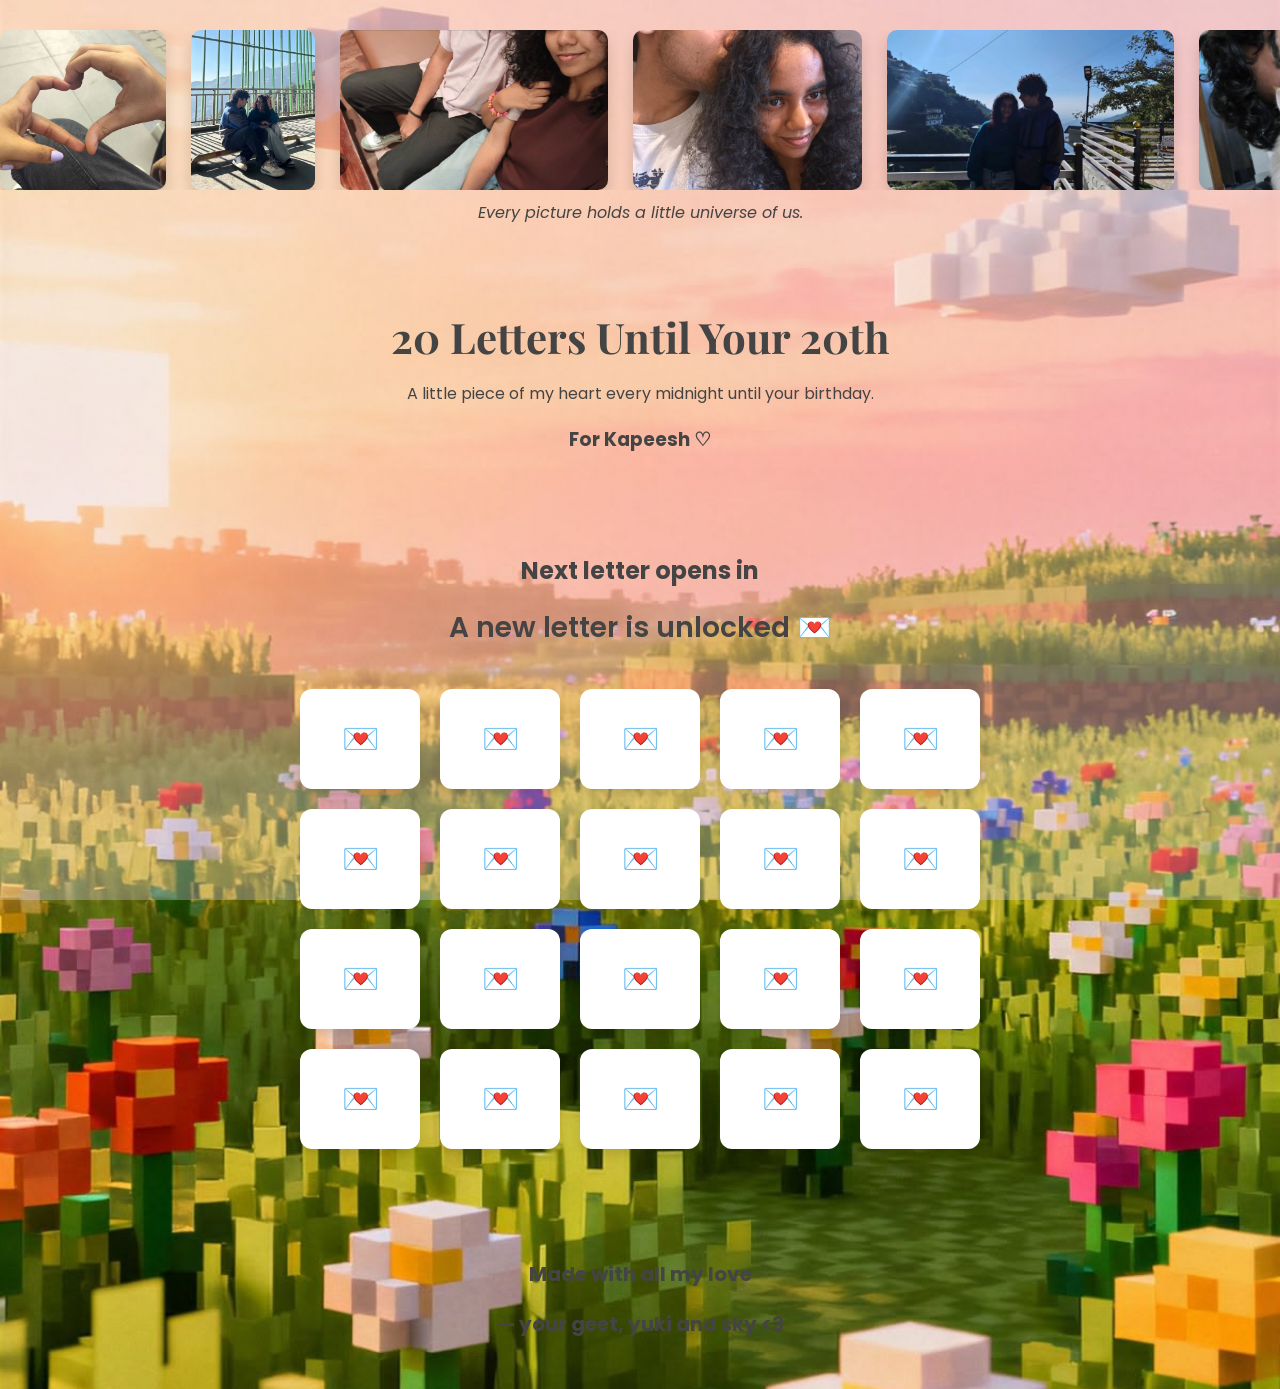
==== index.html @ b6806a25 "Add files via upload" ====
<!DOCTYPE html>
<html lang="en">
<head>
<meta charset="UTF-8">
<meta name="viewport" content="width=device-width, initial-scale=1.0">
<title>20 Letters Until Your 20th</title>

<link rel="stylesheet" href="styles.css">

<link href="https://fonts.googleapis.com/css2?family=Playfair+Display:wght@500&family=Poppins:wght@300;400&display=swap" rel="stylesheet">

</head>

<body>

<section class="photo-strip">

<div class="film-container">

<div class="film-track">

<img src="images/photo1.jpg" alt="">
<img src="images/photo2.jpg" alt="">
<img src="images/photo3.jpg" alt="">
<img src="images/photo4.jpg" alt="">
<img src="images/photo5.jpg" alt="">
<img src="images/photo6.jpg" alt="">
<img src="images/photo7.jpg" alt="">
<img src="images/photo8.jpg" alt="">
<img src="images/photo9.jpg" alt="">

<!-- repeat for smooth loop -->

<img src="images/photo1.jpg" alt="">
<img src="images/photo2.jpg" alt="">
<img src="images/photo3.jpg" alt="">
<img src="images/photo4.jpg" alt="">
<img src="images/photo5.jpg" alt="">
<img src="images/photo6.jpg" alt="">
<img src="images/photo7.jpg" alt="">
<img src="images/photo8.jpg" alt="">
<img src="images/photo9.jpg" alt="">

</div>

</div>

<p class="photo-caption">Every picture holds a little universe of us.</p>

</section>

<header>

<h1>20 Letters Until Your 20th</h1>
<p>A little piece of my heart every midnight until your birthday.</p>
<h3>For Kapeesh ♡</h3>

</header>

<section class="countdown">

<h2>Next letter opens in</h2>
<div id="timer">Loading...</div>

</section>


<section class="letters-grid" id="lettersGrid">

</section>


<footer>

<p>Made with all my love</p>
<p>— your geet, yuki and sky <3</p>

</footer>

<script src="script.js"></script>

</body>
</html>
---- styles.css ----
body{

margin:0;
font-family:'Poppins',sans-serif;

background-image:url("images/background.jpg");
background-size:cover;
background-position:center;
background-repeat:repeat-y;

animation:bgScroll 60s linear infinite;

text-align:center;
color:#444;

position:relative;

}

body::before{

content:"";

position:fixed;

top:0;
left:0;

width:100%;
height:100%;

background:linear-gradient(
180deg,
rgba(255,246,249,0.3),
rgba(249,214,229,0.3),
rgba(231,216,255,0.3)
);

z-index:-1;

}

header{

padding:40px 20px;

}

header h1{

font-family:'Playfair Display',serif;
font-size:42px;
margin-bottom:10px;

}

header p{

font-size:16px;

}

.photo-strip{

margin-top:20px;

}

.photos{

display:flex;
overflow-x:auto;
gap:20px;
padding:20px;

}

.photos img{

width:180px;
border-radius:12px;
box-shadow:0 8px 15px rgba(0,0,0,0.1);
transition:transform 0.3s;

}

.photos img:hover{

transform:scale(1.1);

}

.photo-caption{

font-style:italic;
margin-top:10px;

}

.countdown{

margin:40px 0;

}

#timer{

font-size:28px;
font-weight:600;

}

.letters-grid{

display:grid;

grid-template-columns:repeat(5,120px);

gap:20px;

justify-content:center;

margin-bottom:60px;

}

.letter{

width:120px;
height:100px;

background:white;

border-radius:12px;

display:flex;
align-items:center;
justify-content:center;

box-shadow:0 6px 10px rgba(0,0,0,0.1);

cursor:pointer;

transition:transform 0.2s;

font-size:30px;

}

.letter:hover{

transform:translateY(-5px);

}

.locked{

opacity:0.4;
cursor:not-allowed;

}

footer{

padding:30px;
font-size:20px;
font-weight: bold;

}

.film-container{

width:100%;
overflow:hidden;
margin-top:30px;

}

.film-track{

display:flex;
gap:25px;
width:max-content;

animation:filmScroll 35s linear infinite;

}

.film-track img{

height:160px;

border-radius:10px;

box-shadow:0 8px 15px rgba(0,0,0,0.15);

transition:transform 0.3s;

}

.film-track img:hover{

transform:scale(1.15);

}

@keyframes filmScroll{

0%{
transform:translateX(0);
}

100%{
transform:translateX(-50%);
}

}
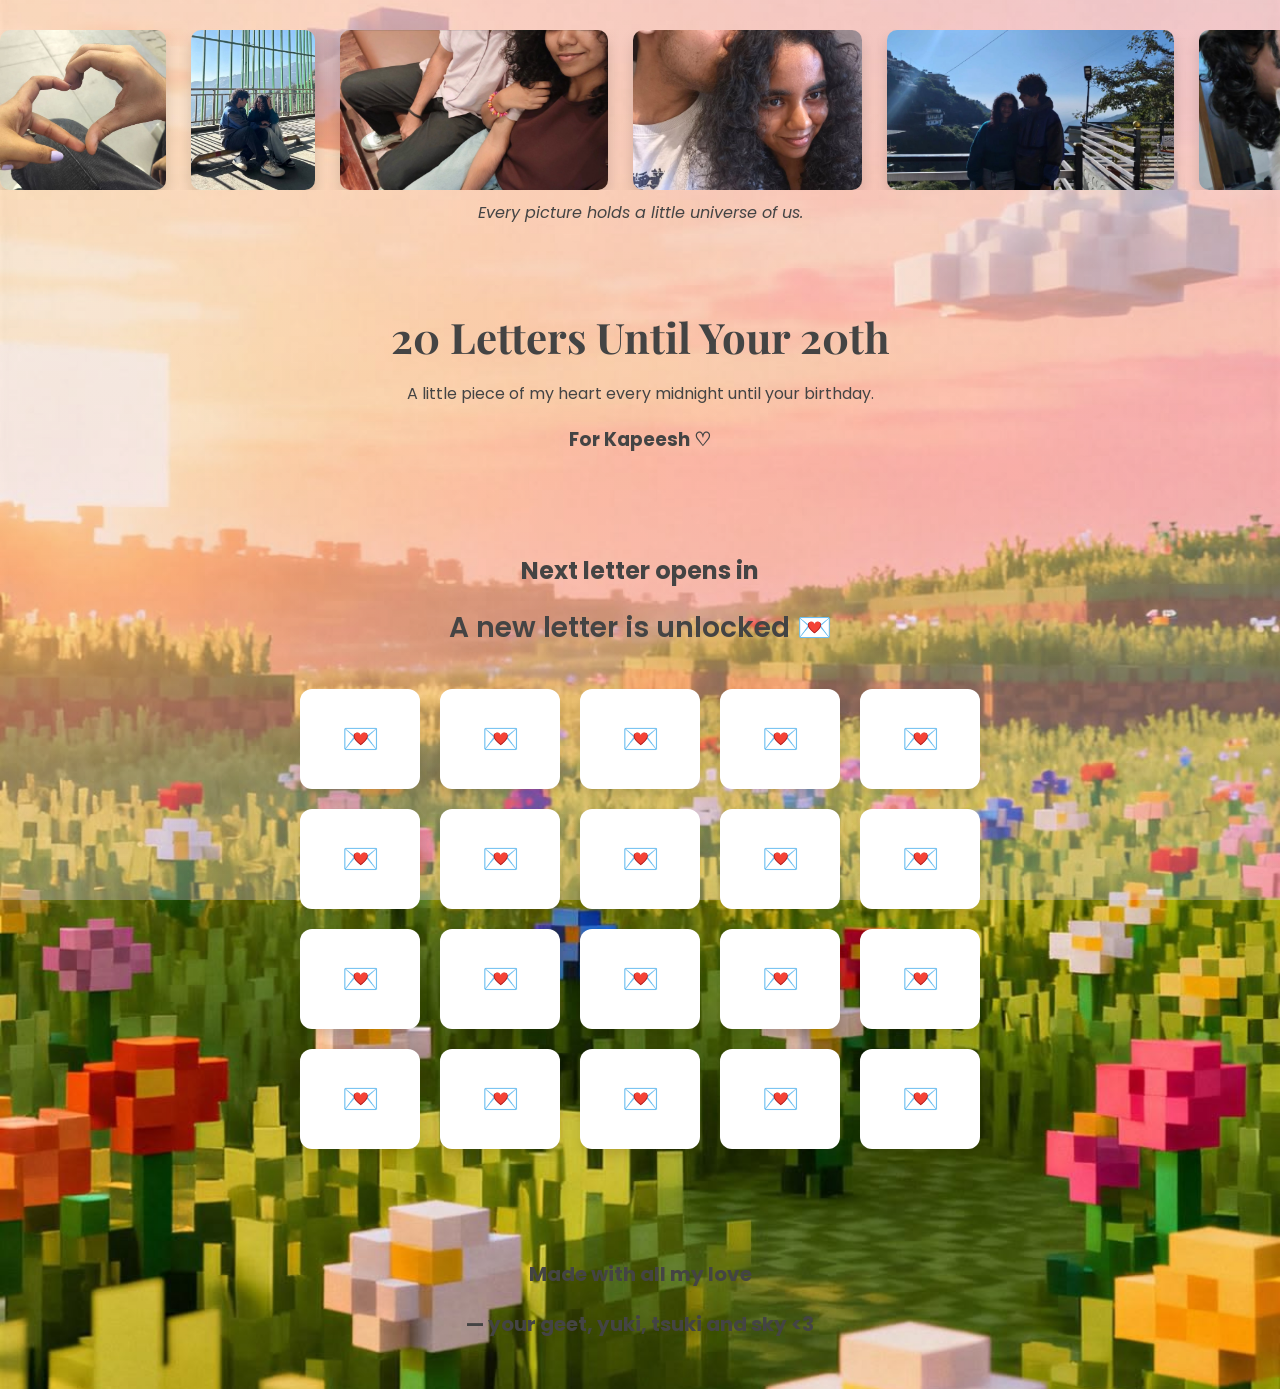
==== commit bc6944c8: "Update index.html" ====
--- a/index.html
+++ b/index.html
@@ -6,9 +6,8 @@
 <title>20 Letters Until Your 20th</title>
 
 <link rel="stylesheet" href="styles.css">
-
 <link href="https://fonts.googleapis.com/css2?family=Playfair+Display:wght@500&family=Poppins:wght@300;400&display=swap" rel="stylesheet">
-
+<link rel="icon" type="image/png" href="favicon.png">
 </head>
 
 <body>
@@ -73,7 +72,7 @@
 <footer>
 
 <p>Made with all my love</p>
-<p>— your geet, yuki and sky <3</p>
+<p>— your geet, yuki, tsuki and sky <3</p>
 
 </footer>
 
